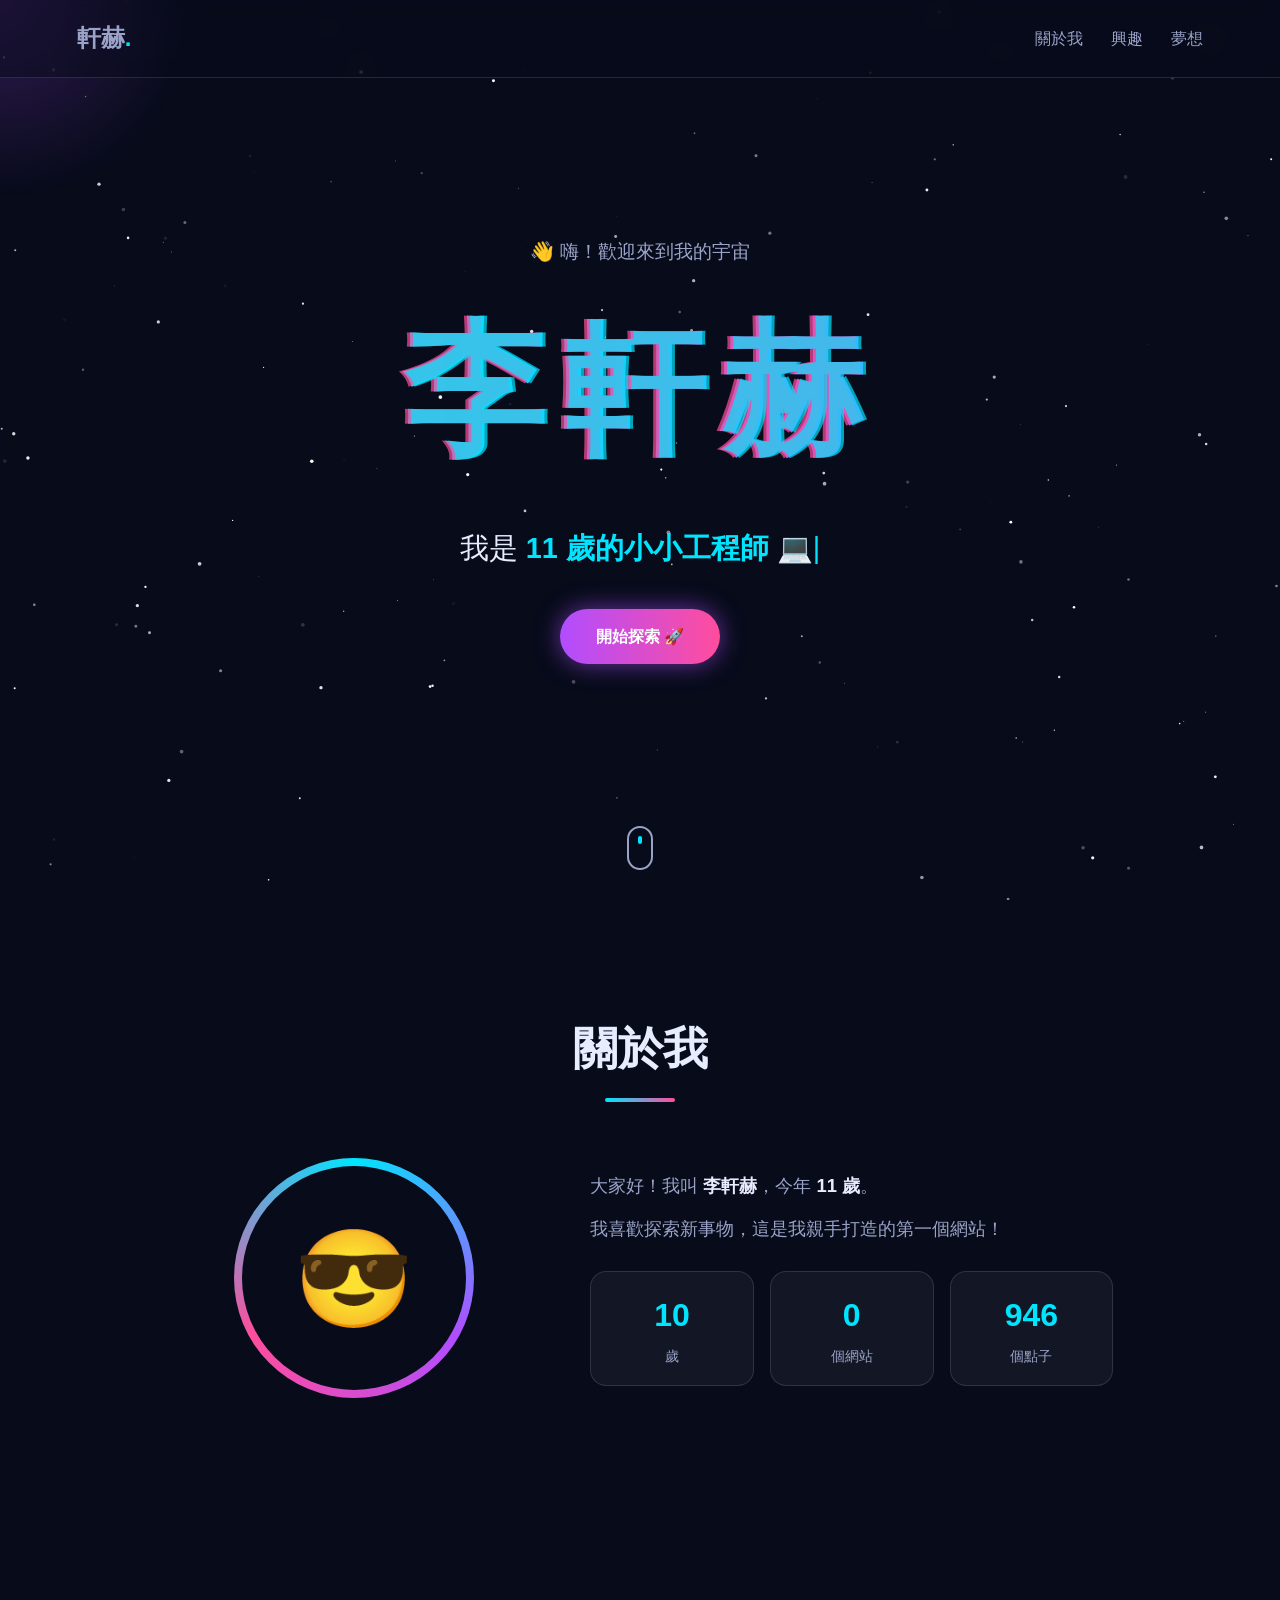
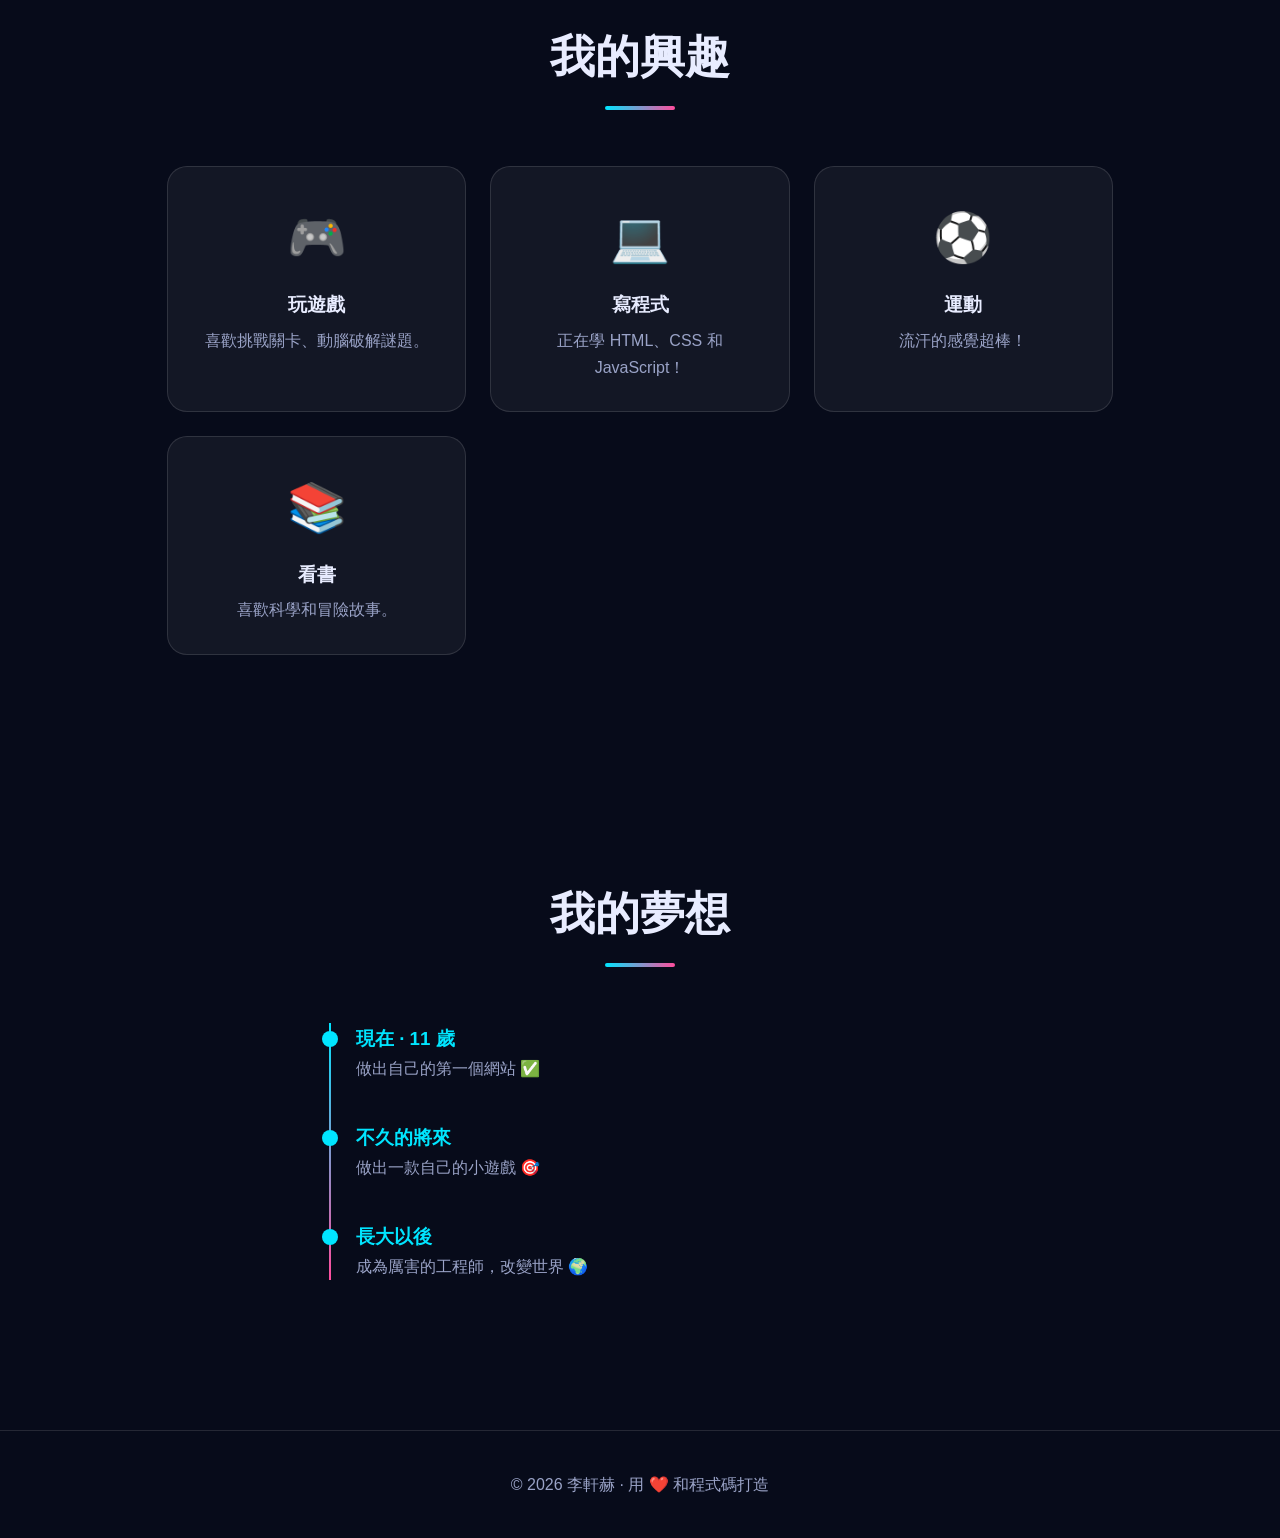
==== index.html @ 7aedcd63 "Add files via upload" ====
<!DOCTYPE html>
<html lang="zh-Hant">
<head>
  <meta charset="UTF-8">
  <meta name="viewport" content="width=device-width, initial-scale=1.0">
  <title>李軒赫的個人網站</title>
  <link rel="stylesheet" href="style.css">
</head>
<body>
  <!-- 背景星空動畫 -->
  <canvas id="stars"></canvas>
  <!-- 跟著滑鼠的光暈 -->
  <div class="cursor-glow" id="cursorGlow"></div>

  <nav class="nav">
    <a href="#home" class="logo">軒赫<span>.</span></a>
    <ul>
      <li><a href="#about">關於我</a></li>
      <li><a href="#hobbies">興趣</a></li>
      <li><a href="#dreams">夢想</a></li>
    </ul>
  </nav>

  <!-- 首頁大標題 -->
  <section id="home" class="hero">
    <p class="hello">👋 嗨！歡迎來到我的宇宙</p>
    <h1 class="glitch" data-text="李軒赫">李軒赫</h1>
    <p class="typing">我是 <span id="typed"></span><span class="caret">|</span></p>
    <a href="#about" class="btn">開始探索 🚀</a>
    <div class="scroll-hint"><span></span></div>
  </section>

  <!-- 關於我 -->
  <section id="about" class="section">
    <h2 class="title reveal">關於我</h2>
    <div class="about-grid">
      <div class="avatar reveal">
        <div class="avatar-ring"></div>
        <div class="avatar-face">😎</div>
      </div>
      <div class="about-text reveal">
        <p>大家好！我叫 <strong>李軒赫</strong>，今年 <strong>11 歲</strong>。</p>
        <p>我喜歡探索新事物，這是我親手打造的第一個網站！</p>
        <div class="stats">
          <div class="stat"><span class="num" data-target="11">0</span><span>歲</span></div>
          <div class="stat"><span class="num" data-target="1">0</span><span>個網站</span></div>
          <div class="stat"><span class="num" data-target="999">0</span><span>個點子</span></div>
        </div>
      </div>
    </div>
  </section>

  <!-- 興趣（可以自己改內容） -->
  <section id="hobbies" class="section">
    <h2 class="title reveal">我的興趣</h2>
    <div class="cards">
      <div class="card reveal"><div class="icon">🎮</div><h3>玩遊戲</h3><p>喜歡挑戰關卡、動腦破解謎題。</p></div>
      <div class="card reveal"><div class="icon">💻</div><h3>寫程式</h3><p>正在學 HTML、CSS 和 JavaScript！</p></div>
      <div class="card reveal"><div class="icon">⚽</div><h3>運動</h3><p>流汗的感覺超棒！</p></div>
      <div class="card reveal"><div class="icon">📚</div><h3>看書</h3><p>喜歡科學和冒險故事。</p></div>
    </div>
  </section>

  <!-- 夢想 -->
  <section id="dreams" class="section">
    <h2 class="title reveal">我的夢想</h2>
    <div class="timeline">
      <div class="t-item reveal"><span class="dot"></span><h3>現在 · 11 歲</h3><p>做出自己的第一個網站 ✅</p></div>
      <div class="t-item reveal"><span class="dot"></span><h3>不久的將來</h3><p>做出一款自己的小遊戲 🎯</p></div>
      <div class="t-item reveal"><span class="dot"></span><h3>長大以後</h3><p>成為厲害的工程師，改變世界 🌍</p></div>
    </div>
  </section>

  <footer class="footer">
    <p>© <span id="year"></span> 李軒赫 · 用 ❤️ 和程式碼打造</p>
  </footer>

  <script src="script.js"></script>
</body>
</html>
---- style.css ----
/* ===== 基本設定 ===== */
:root {
  --bg: #070b1a;
  --text: #e8ecff;
  --muted: #9aa3c7;
  --c1: #00e5ff;
  --c2: #b14dff;
  --c3: #ff4d9d;
  --card: rgba(255, 255, 255, 0.05);
  --border: rgba(255, 255, 255, 0.12);
}

* { margin: 0; padding: 0; box-sizing: border-box; }

html { scroll-behavior: smooth; }

body {
  font-family: "Microsoft JhengHei", "PingFang TC", "Noto Sans TC", sans-serif;
  background: var(--bg);
  color: var(--text);
  overflow-x: hidden;
  line-height: 1.7;
}

#stars {
  position: fixed;
  inset: 0;
  z-index: -2;
}

.cursor-glow {
  position: fixed;
  width: 400px;
  height: 400px;
  border-radius: 50%;
  background: radial-gradient(circle, rgba(177, 77, 255, 0.25), transparent 70%);
  pointer-events: none;
  transform: translate(-50%, -50%);
  z-index: -1;
  transition: opacity 0.3s;
}

/* ===== 導覽列 ===== */
.nav {
  position: fixed;
  top: 0; left: 0; right: 0;
  display: flex;
  justify-content: space-between;
  align-items: center;
  padding: 18px 6vw;
  backdrop-filter: blur(10px);
  background: rgba(7, 11, 26, 0.5);
  border-bottom: 1px solid var(--border);
  z-index: 10;
}
.logo { font-size: 1.5rem; font-weight: 800; color: var(--text); text-decoration: none; }
.logo span { color: var(--c1); }
.nav ul { display: flex; gap: 28px; list-style: none; }
.nav a { color: var(--muted); text-decoration: none; transition: color 0.3s; }
.nav ul a:hover { color: var(--c1); }

/* ===== 首頁 ===== */
.hero {
  min-height: 100vh;
  display: flex;
  flex-direction: column;
  justify-content: center;
  align-items: center;
  text-align: center;
  padding: 0 16px;
}
.hello { color: var(--muted); font-size: 1.2rem; animation: fadeUp 1s ease both; }

.glitch {
  position: relative;
  font-size: clamp(3.5rem, 14vw, 9rem);
  font-weight: 900;
  letter-spacing: 0.1em;
  background: linear-gradient(90deg, var(--c1), var(--c2), var(--c3), var(--c1));
  background-size: 300% 100%;
  -webkit-background-clip: text;
  background-clip: text;
  color: transparent;
  animation: gradientMove 6s linear infinite, fadeUp 1s 0.2s ease both;
}
.glitch::before,
.glitch::after {
  content: attr(data-text);
  position: absolute;
  inset: 0;
  -webkit-background-clip: text;
  background-clip: text;
  color: transparent;
}
.glitch::before { text-shadow: -3px 0 var(--c3); animation: glitch 2.5s infinite; opacity: 0.7; }
.glitch::after  { text-shadow: 3px 0 var(--c1); animation: glitch 3s infinite reverse; opacity: 0.7; }

.typing { font-size: clamp(1.2rem, 4vw, 1.8rem); margin: 10px 0 36px; animation: fadeUp 1s 0.4s ease both; }
#typed { color: var(--c1); font-weight: 700; }
.caret { animation: blink 0.8s infinite; color: var(--c1); }

.btn {
  display: inline-block;
  padding: 14px 36px;
  border-radius: 999px;
  color: #fff;
  text-decoration: none;
  font-weight: 700;
  background: linear-gradient(90deg, var(--c2), var(--c3));
  box-shadow: 0 0 25px rgba(177, 77, 255, 0.6);
  transition: transform 0.3s, box-shadow 0.3s;
  animation: fadeUp 1s 0.6s ease both;
}
.btn:hover { transform: translateY(-4px) scale(1.05); box-shadow: 0 0 45px rgba(255, 77, 157, 0.8); }

.scroll-hint {
  position: absolute;
  bottom: 30px;
  width: 26px; height: 44px;
  border: 2px solid var(--muted);
  border-radius: 14px;
}
.scroll-hint span {
  position: absolute;
  left: 50%; top: 8px;
  width: 4px; height: 8px;
  background: var(--c1);
  border-radius: 2px;
  transform: translateX(-50%);
  animation: scrollDot 1.6s infinite;
}

/* ===== 區塊 ===== */
.section { padding: 110px 6vw; max-width: 1100px; margin: 0 auto; }
.title {
  font-size: clamp(2rem, 6vw, 2.8rem);
  text-align: center;
  margin-bottom: 56px;
}
.title::after {
  content: "";
  display: block;
  width: 70px; height: 4px;
  margin: 12px auto 0;
  border-radius: 2px;
  background: linear-gradient(90deg, var(--c1), var(--c3));
}

/* 關於我 */
.about-grid { display: grid; grid-template-columns: 1fr 1.4fr; gap: 50px; align-items: center; }
.avatar { position: relative; width: 240px; height: 240px; margin: 0 auto; }
.avatar-ring {
  position: absolute; inset: 0;
  border-radius: 50%;
  background: conic-gradient(var(--c1), var(--c2), var(--c3), var(--c1));
  animation: spin 4s linear infinite;
}
.avatar-face {
  position: absolute; inset: 8px;
  border-radius: 50%;
  background: var(--bg);
  display: flex; align-items: center; justify-content: center;
  font-size: 6rem;
  animation: float 3s ease-in-out infinite;
}
.about-text p { font-size: 1.15rem; margin-bottom: 12px; color: var(--muted); }
.about-text strong { color: var(--text); }
.stats { display: flex; gap: 16px; margin-top: 26px; flex-wrap: wrap; }
.stat {
  flex: 1; min-width: 90px;
  padding: 16px;
  text-align: center;
  background: var(--card);
  border: 1px solid var(--border);
  border-radius: 16px;
}
.stat .num { display: block; font-size: 2rem; font-weight: 800; color: var(--c1); }
.stat span:last-child { color: var(--muted); font-size: 0.9rem; }

/* 興趣卡片 */
.cards { display: grid; grid-template-columns: repeat(auto-fit, minmax(220px, 1fr)); gap: 24px; }
.card {
  padding: 30px 24px;
  background: var(--card);
  border: 1px solid var(--border);
  border-radius: 20px;
  text-align: center;
  transition: transform 0.2s, box-shadow 0.3s, border-color 0.3s;
  transform-style: preserve-3d;
}
.card:hover { border-color: var(--c2); box-shadow: 0 10px 40px rgba(177, 77, 255, 0.35); }
.card .icon { font-size: 3rem; margin-bottom: 10px; transform: translateZ(40px); }
.card h3 { margin-bottom: 6px; }
.card p { color: var(--muted); }

/* 夢想時間軸 */
.timeline { position: relative; max-width: 640px; margin: 0 auto; padding-left: 36px; }
.timeline::before {
  content: "";
  position: absolute;
  left: 9px; top: 0; bottom: 0;
  width: 2px;
  background: linear-gradient(var(--c1), var(--c3));
}
.t-item { position: relative; margin-bottom: 40px; }
.t-item .dot {
  position: absolute;
  left: -34px; top: 8px;
  width: 16px; height: 16px;
  border-radius: 50%;
  background: var(--c1);
  box-shadow: 0 0 0 0 rgba(0, 229, 255, 0.7);
  animation: pulse 2s infinite;
}
.t-item h3 { color: var(--c1); }
.t-item p { color: var(--muted); }

.footer { text-align: center; padding: 40px 16px; color: var(--muted); border-top: 1px solid var(--border); }

/* ===== 捲動出現效果 ===== */
.reveal { opacity: 0; transform: translateY(50px); transition: opacity 0.8s ease, transform 0.8s ease; }
.reveal.show { opacity: 1; transform: none; }

/* ===== 動畫 ===== */
@keyframes fadeUp { from { opacity: 0; transform: translateY(30px); } to { opacity: 1; transform: none; } }
@keyframes gradientMove { to { background-position: 300% 0; } }
@keyframes blink { 50% { opacity: 0; } }
@keyframes spin { to { transform: rotate(360deg); } }
@keyframes float { 50% { transform: translateY(-12px); } }
@keyframes scrollDot { 0% { opacity: 1; top: 8px; } 100% { opacity: 0; top: 26px; } }
@keyframes pulse { 70% { box-shadow: 0 0 0 14px rgba(0, 229, 255, 0); } 100% { box-shadow: 0 0 0 0 rgba(0, 229, 255, 0); } }
@keyframes glitch {
  0%, 90%, 100% { transform: none; clip-path: inset(0 0 0 0); }
  92% { transform: translate(-4px, 2px); clip-path: inset(10% 0 60% 0); }
  94% { transform: translate(4px, -2px); clip-path: inset(50% 0 20% 0); }
  96% { transform: translate(-2px, 1px); clip-path: inset(30% 0 40% 0); }
}

/* ===== 手機版 ===== */
@media (max-width: 700px) {
  .nav ul { gap: 14px; font-size: 0.9rem; }
  .about-grid { grid-template-columns: 1fr; text-align: center; }
  .stats { justify-content: center; }
  .cursor-glow { display: none; }
}

@media (prefers-reduced-motion: reduce) {
  *, *::before, *::after { animation: none !important; transition: none !important; }
  .reveal { opacity: 1; transform: none; }
}
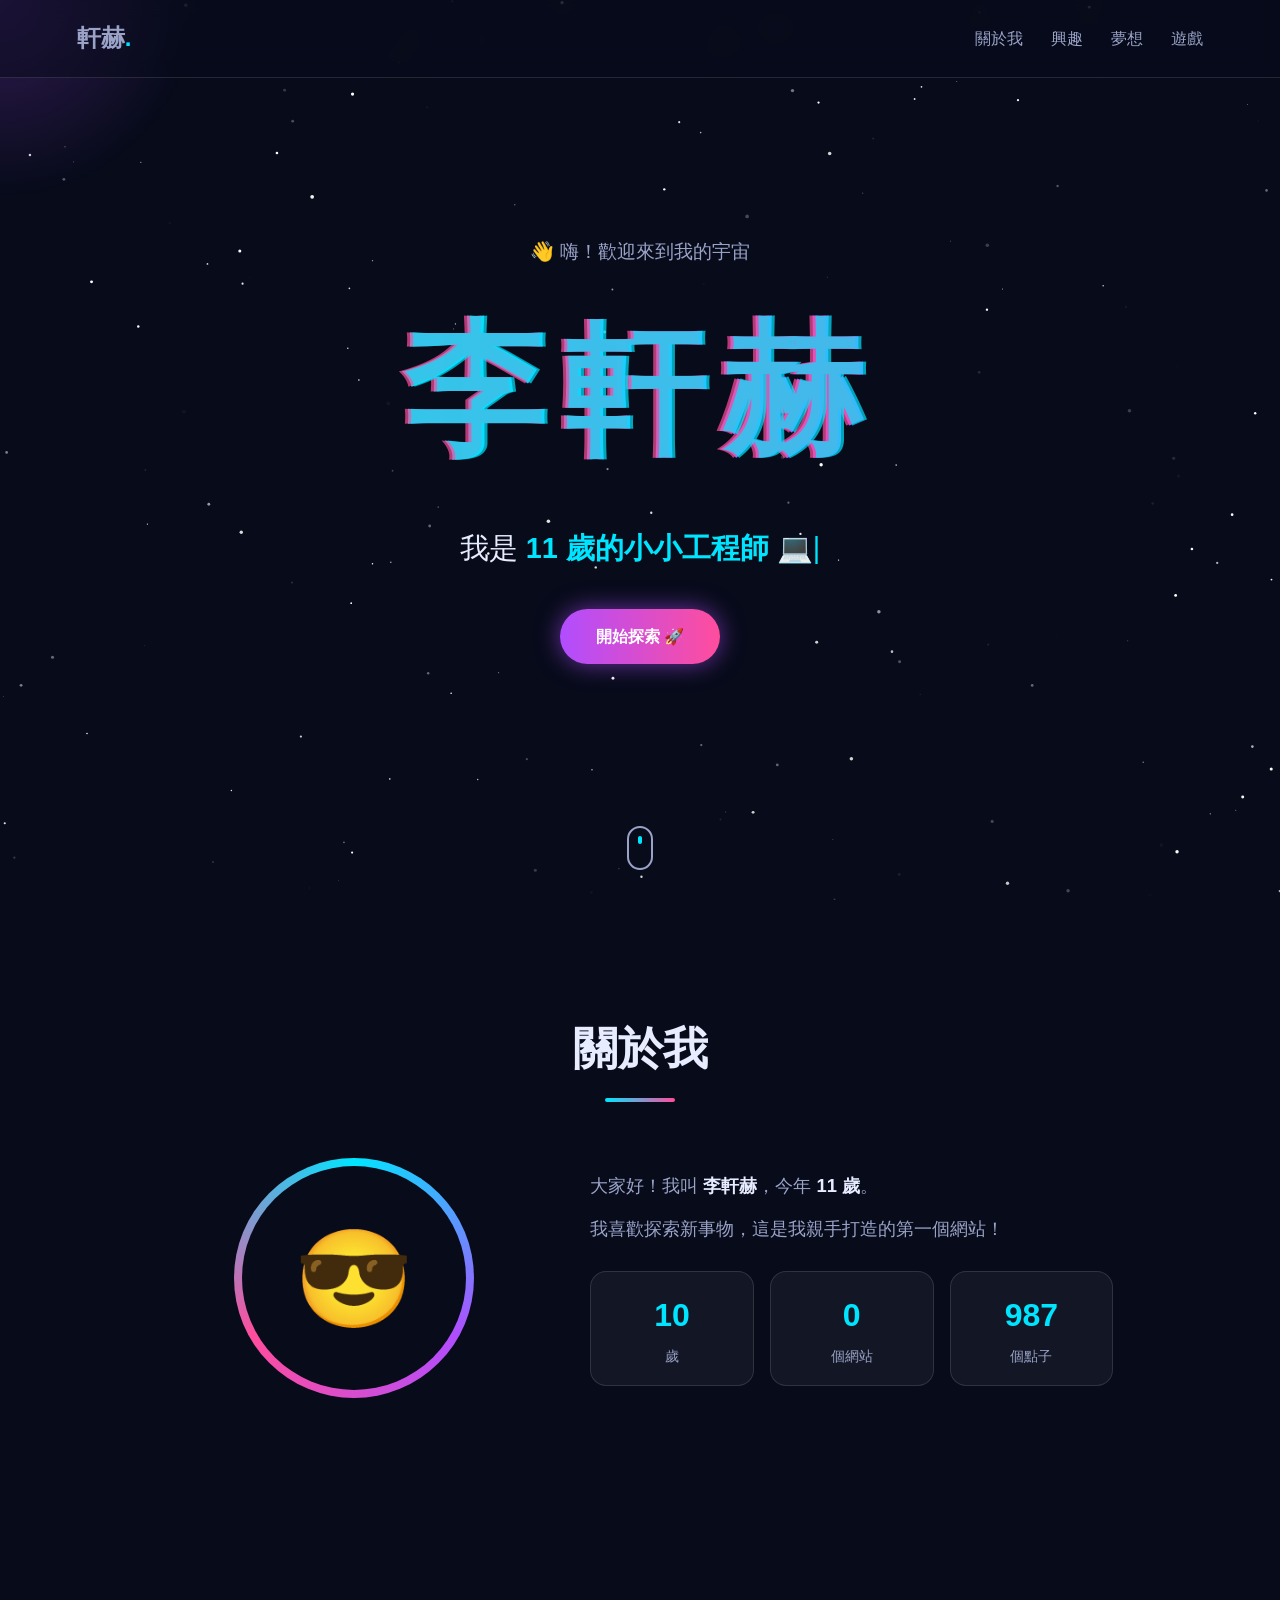
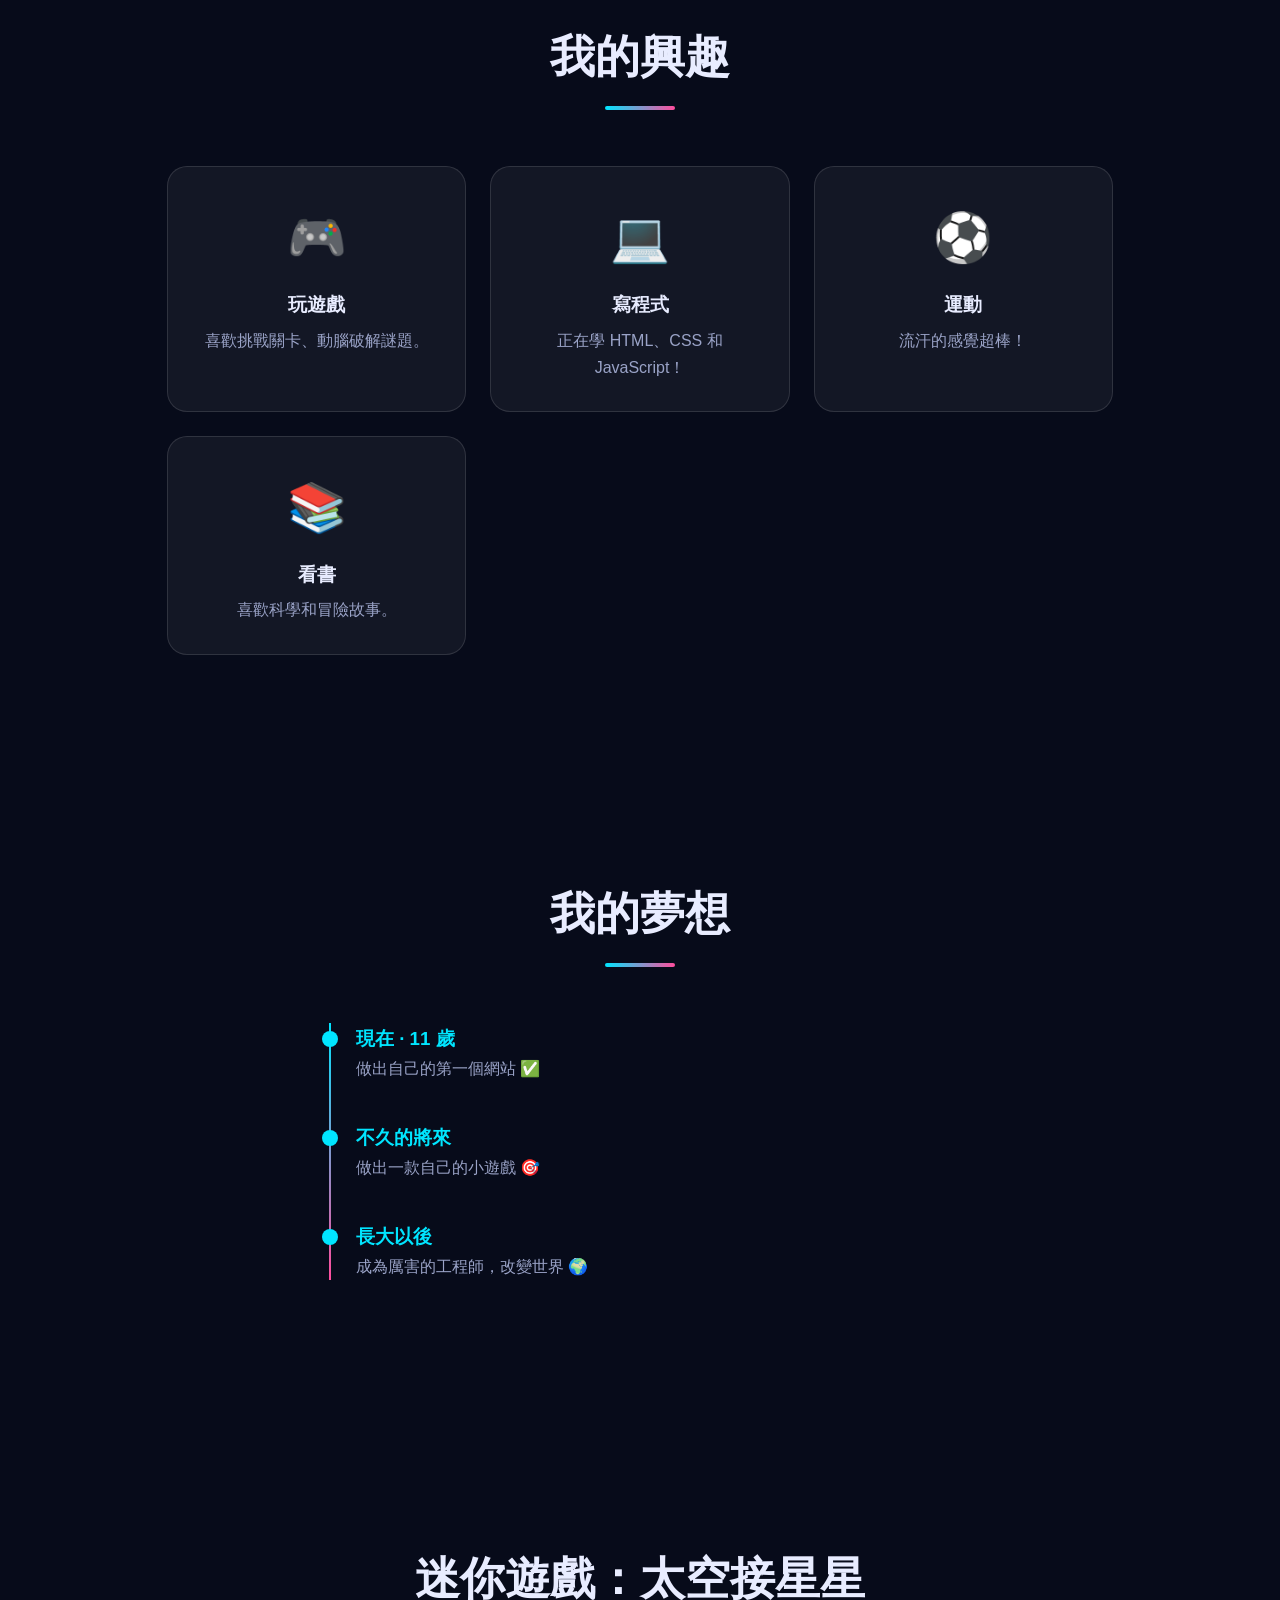
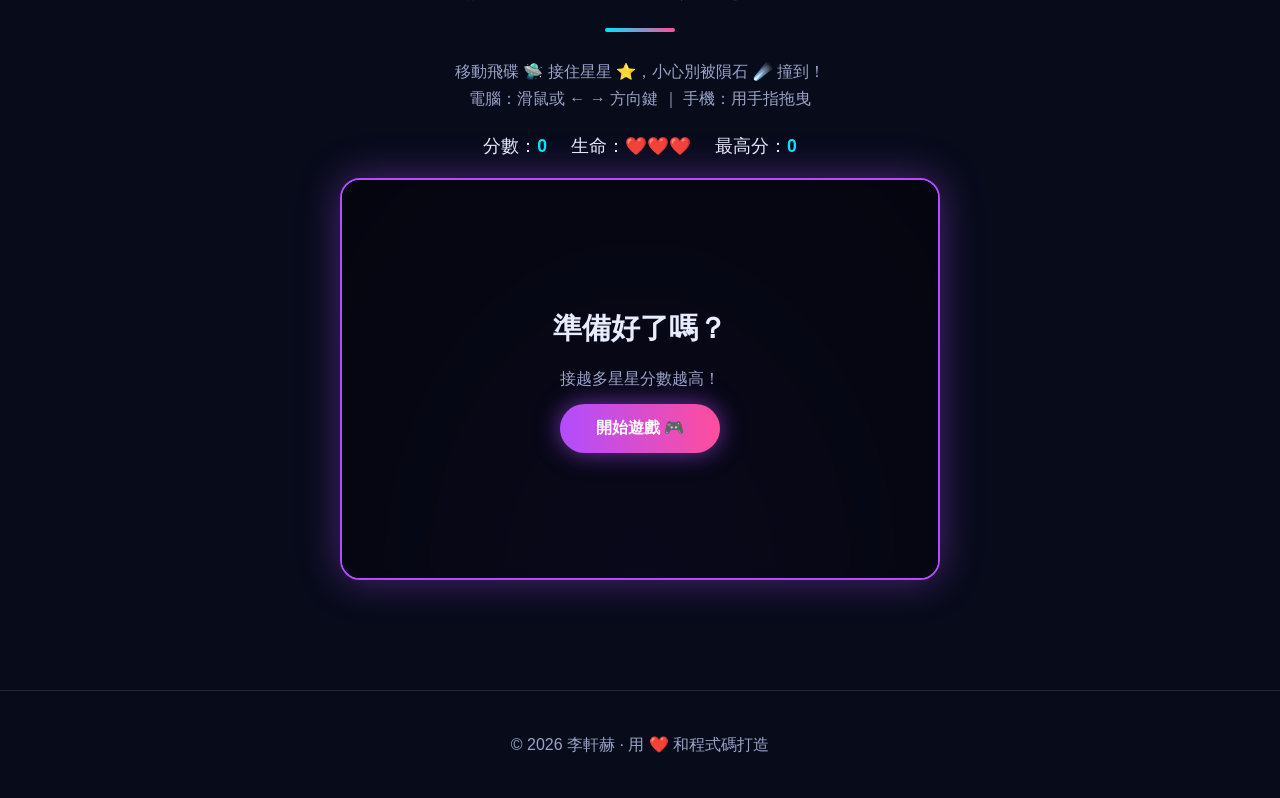
==== commit e3cc3c34: "Add files via upload" ====
--- a/index.html
+++ b/index.html
@@ -18,6 +18,7 @@
       <li><a href="#about">關於我</a></li>
       <li><a href="#hobbies">興趣</a></li>
       <li><a href="#dreams">夢想</a></li>
+      <li><a href="#game-section">遊戲</a></li>
     </ul>
   </nav>
 
@@ -71,6 +72,25 @@
     </div>
   </section>
 
+  <!-- 迷你遊戲：太空接星星 -->
+  <section id="game-section" class="section">
+    <h2 class="title reveal">迷你遊戲：太空接星星</h2>
+    <p class="game-tip reveal">移動飛碟 🛸 接住星星 ⭐，小心別被隕石 ☄️ 撞到！<br>電腦：滑鼠或 ← → 方向鍵 ｜ 手機：用手指拖曳</p>
+    <div class="game-hud reveal">
+      <span>分數：<b id="score">0</b></span>
+      <span>生命：<b id="lives">❤️❤️❤️</b></span>
+      <span>最高分：<b id="best">0</b></span>
+    </div>
+    <div class="game-box reveal">
+      <canvas id="game" width="600" height="400"></canvas>
+      <div class="game-overlay" id="gameOverlay">
+        <h3 id="overlayTitle">準備好了嗎？</h3>
+        <p id="overlayText">接越多星星分數越高！</p>
+        <button class="btn" id="startBtn">開始遊戲 🎮</button>
+      </div>
+    </div>
+  </section>
+
   <footer class="footer">
     <p>© <span id="year"></span> 李軒赫 · 用 ❤️ 和程式碼打造</p>
   </footer>
--- a/style.css
+++ b/style.css
@@ -214,6 +214,51 @@
 }
 .t-item h3 { color: var(--c1); }
 .t-item p { color: var(--muted); }
+
+/* 迷你遊戲 */
+.game-tip { text-align: center; color: var(--muted); margin: -30px 0 20px; }
+.game-hud {
+  display: flex;
+  justify-content: center;
+  gap: 24px;
+  flex-wrap: wrap;
+  margin-bottom: 16px;
+  font-size: 1.1rem;
+}
+.game-hud b { color: var(--c1); }
+.game-box {
+  position: relative;
+  max-width: 600px;
+  margin: 0 auto;
+  border-radius: 20px;
+  overflow: hidden;
+  border: 2px solid var(--c2);
+  box-shadow: 0 0 40px rgba(177, 77, 255, 0.4);
+}
+#game {
+  display: block;
+  width: 100%;
+  height: auto;
+  background: radial-gradient(ellipse at bottom, #1b1440, #05060f);
+  cursor: none;
+  touch-action: none;
+}
+.game-overlay {
+  position: absolute;
+  inset: 0;
+  display: flex;
+  flex-direction: column;
+  align-items: center;
+  justify-content: center;
+  gap: 12px;
+  text-align: center;
+  background: rgba(5, 6, 15, 0.75);
+  backdrop-filter: blur(4px);
+}
+.game-overlay.hidden { display: none; }
+.game-overlay h3 { font-size: 1.8rem; }
+.game-overlay p { color: var(--muted); }
+.game-overlay .btn { border: none; font-size: 1rem; cursor: pointer; font-family: inherit; animation: none; }
 
 .footer { text-align: center; padding: 40px 16px; color: var(--muted); border-top: 1px solid var(--border); }
 
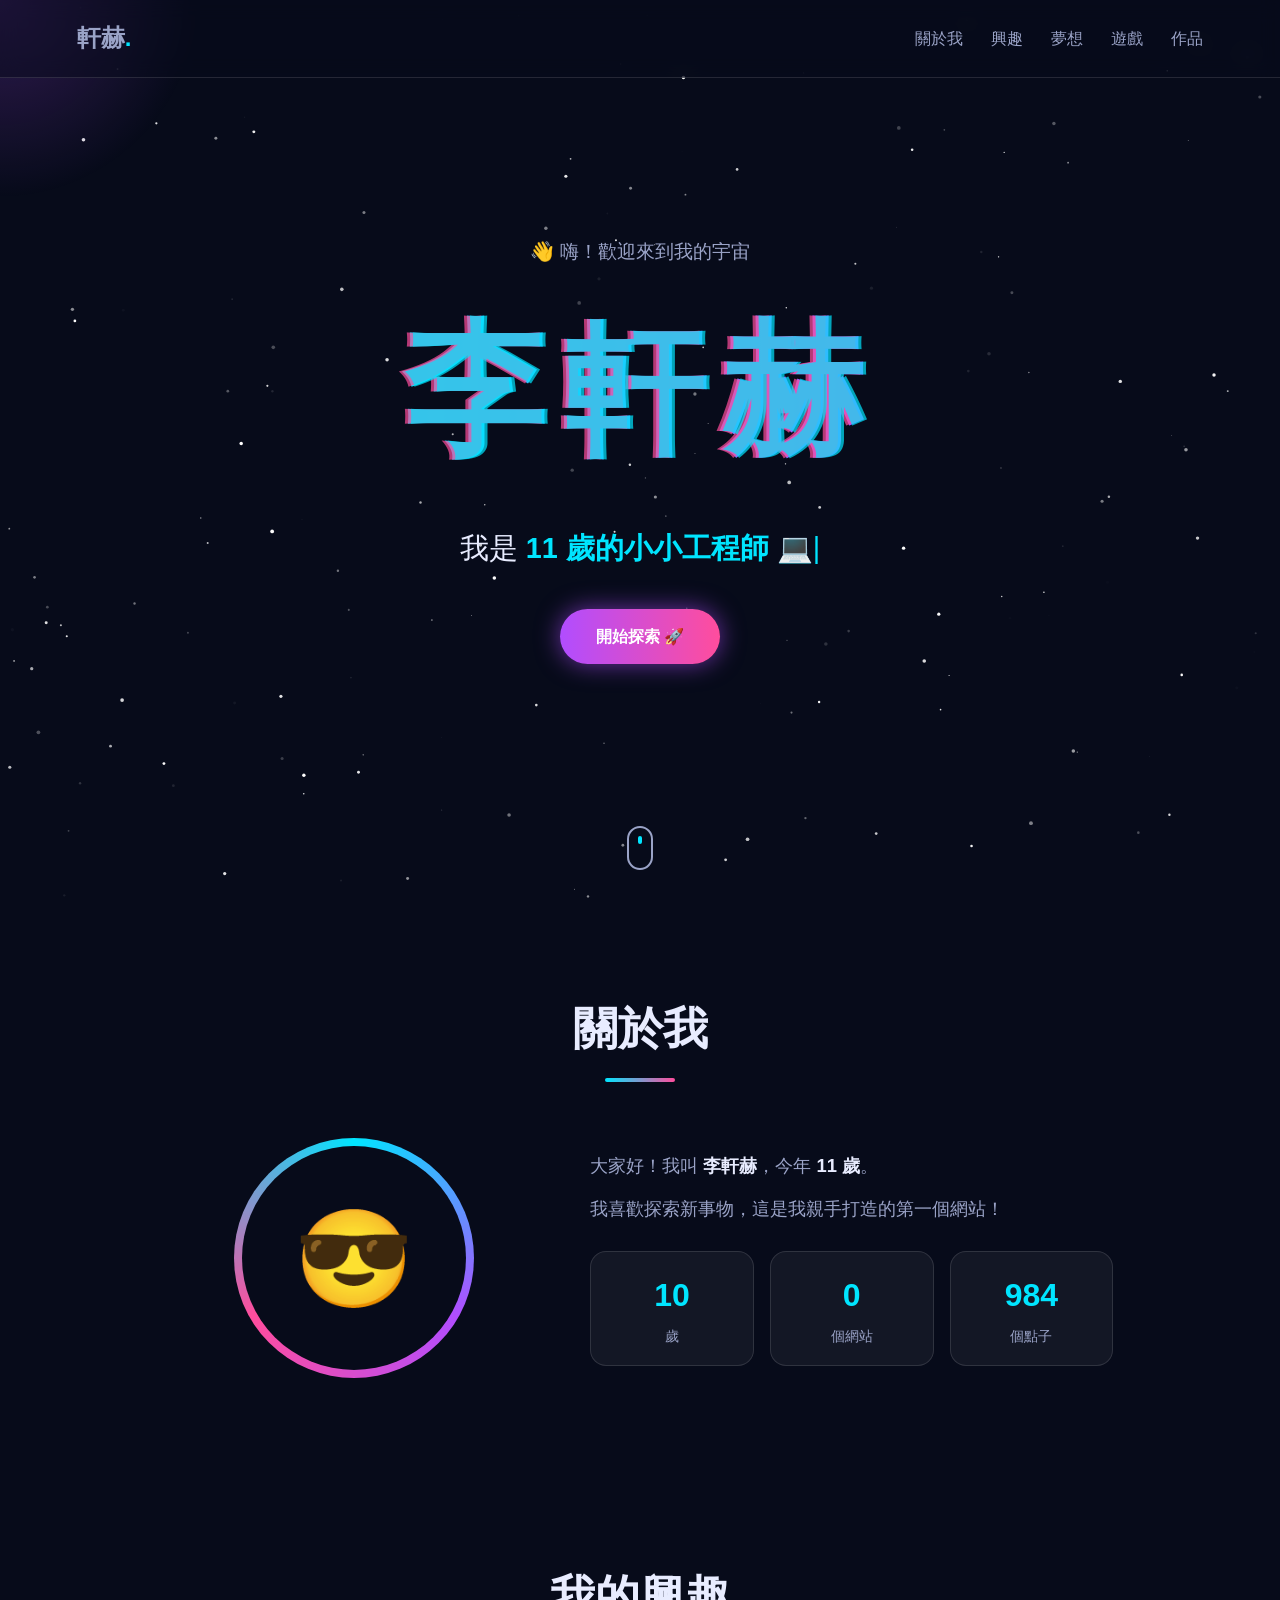
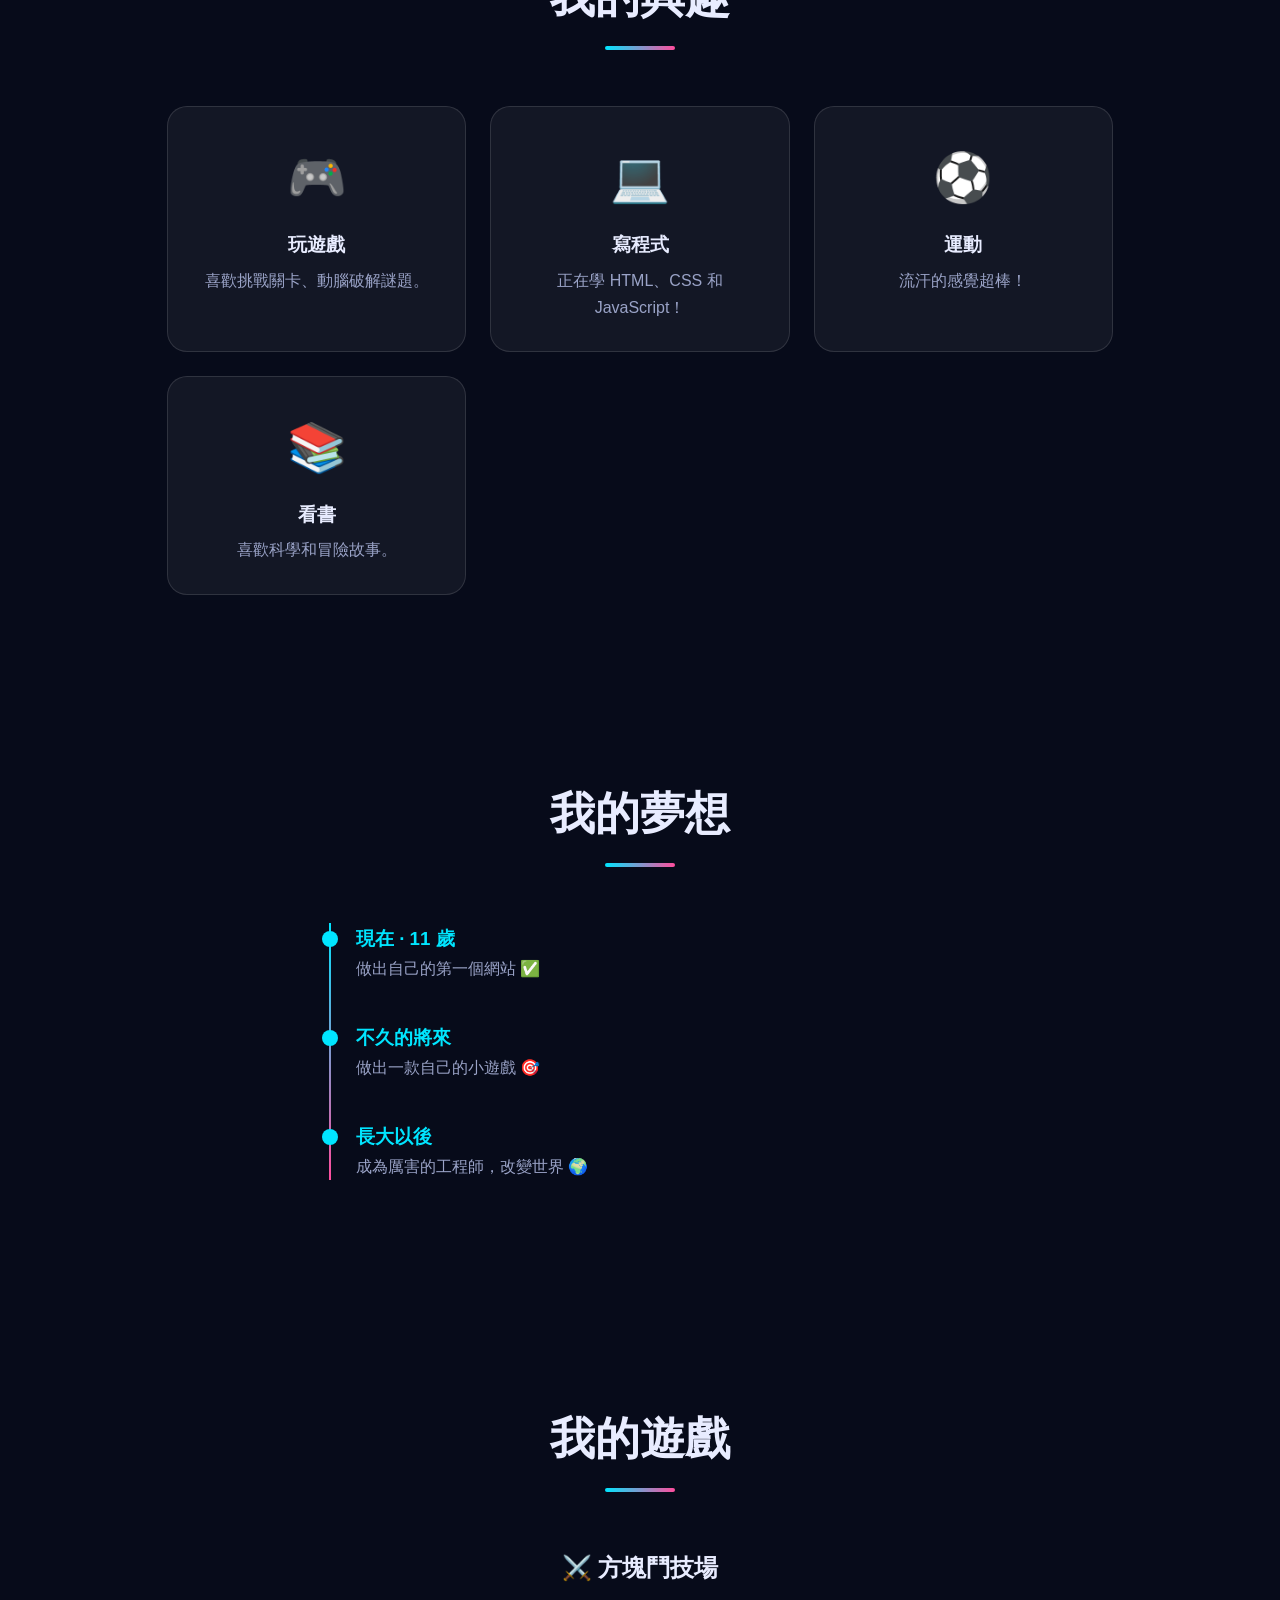
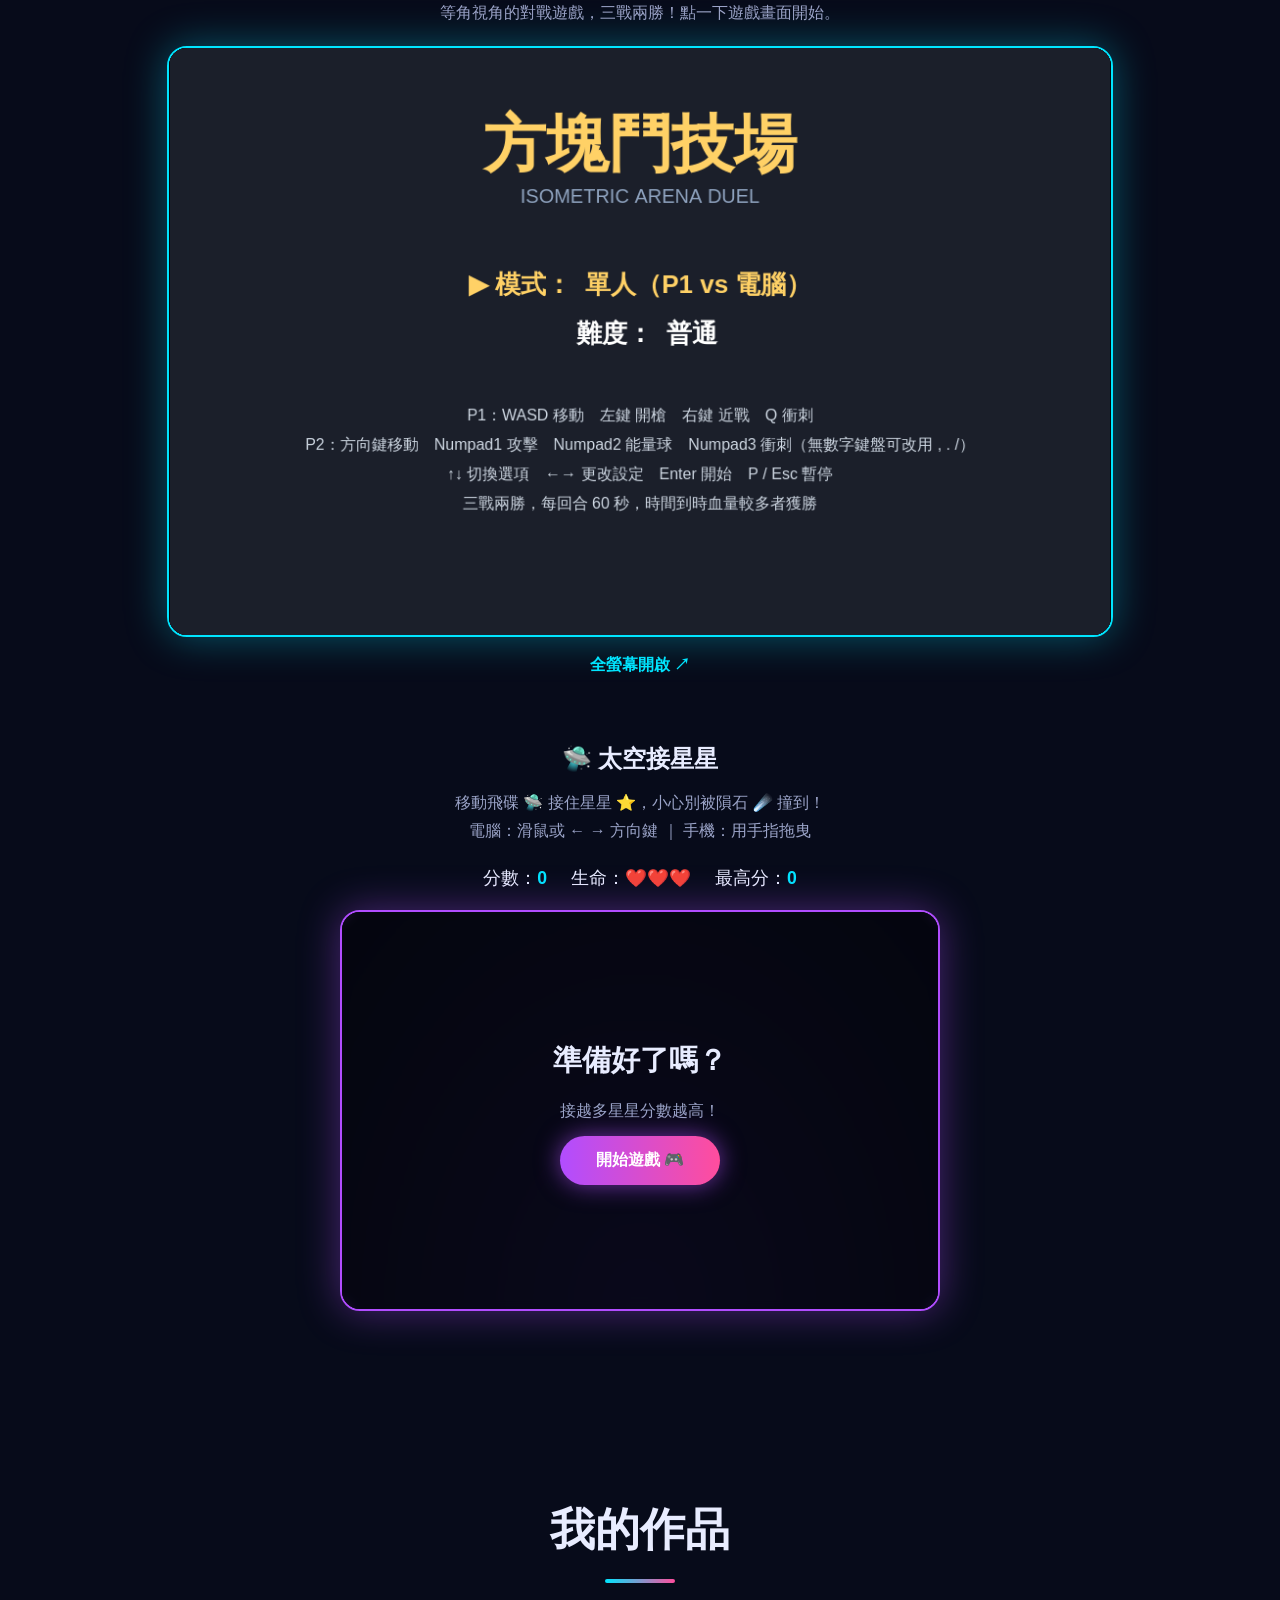
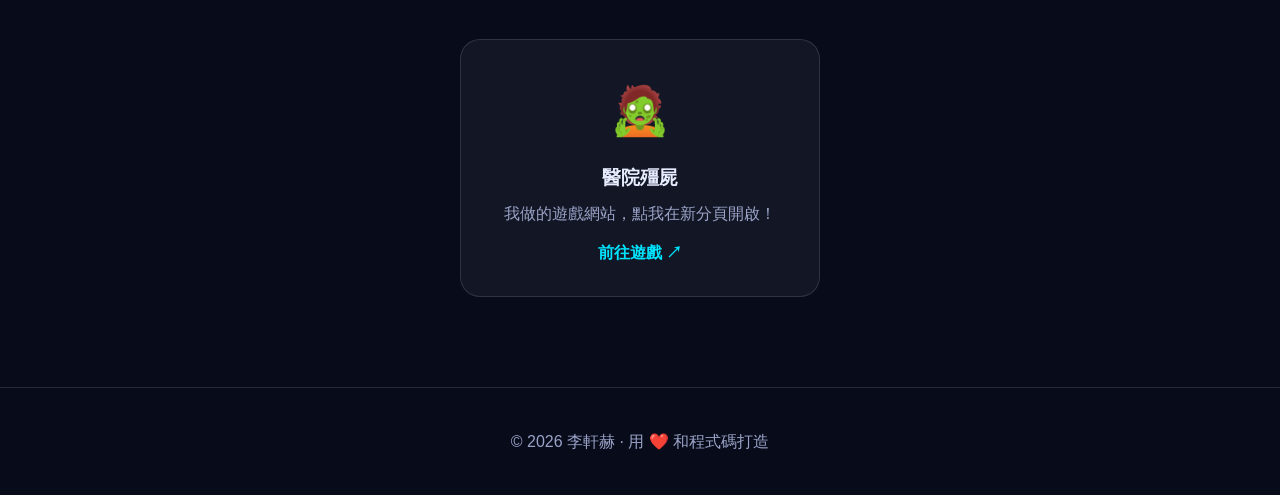
==== commit b1a6c475: "整合個人網站：內嵌方塊鬥技場、新增作品連結、優化排版 Co-Authored-By: Claude Sonnet 5.5 <noreply@anthropic.com>" ====
--- a/index.html
+++ b/index.html
@@ -18,7 +18,8 @@
       <li><a href="#about">關於我</a></li>
       <li><a href="#hobbies">興趣</a></li>
       <li><a href="#dreams">夢想</a></li>
-      <li><a href="#game-section">遊戲</a></li>
+      <li><a href="#games">遊戲</a></li>
+      <li><a href="#works">作品</a></li>
     </ul>
   </nav>
 
@@ -72,9 +73,18 @@
     </div>
   </section>
 
-  <!-- 迷你遊戲：太空接星星 -->
-  <section id="game-section" class="section">
-    <h2 class="title reveal">迷你遊戲：太空接星星</h2>
+  <!-- 遊戲區 -->
+  <section id="games" class="section">
+    <h2 class="title reveal">我的遊戲</h2>
+
+    <h3 class="sub reveal">⚔️ 方塊鬥技場</h3>
+    <p class="game-tip reveal">等角視角的對戰遊戲，三戰兩勝！點一下遊戲畫面開始。</p>
+    <div class="arena-box reveal">
+      <iframe src="game/index.html" title="方塊鬥技場" loading="lazy" allowfullscreen></iframe>
+    </div>
+    <p class="game-links reveal"><a href="game/index.html" target="_blank" rel="noopener">全螢幕開啟 ↗</a></p>
+
+    <h3 class="sub reveal" id="game-section">🛸 太空接星星</h3>
     <p class="game-tip reveal">移動飛碟 🛸 接住星星 ⭐，小心別被隕石 ☄️ 撞到！<br>電腦：滑鼠或 ← → 方向鍵 ｜ 手機：用手指拖曳</p>
     <div class="game-hud reveal">
       <span>分數：<b id="score">0</b></span>
@@ -91,6 +101,19 @@
     </div>
   </section>
 
+  <!-- 作品連結 -->
+  <section id="works" class="section">
+    <h2 class="title reveal">我的作品</h2>
+    <div class="cards works">
+      <a class="card work reveal" href="https://hospital-zombies.zeabur.app/" target="_blank" rel="noopener">
+        <div class="icon">🧟</div>
+        <h3>醫院殭屍</h3>
+        <p>我做的遊戲網站，點我在新分頁開啟！</p>
+        <span class="go">前往遊戲 ↗</span>
+      </a>
+    </div>
+  </section>
+
   <footer class="footer">
     <p>© <span id="year"></span> 李軒赫 · 用 ❤️ 和程式碼打造</p>
   </footer>
--- a/style.css
+++ b/style.css
@@ -293,3 +293,33 @@
   *, *::before, *::after { animation: none !important; transition: none !important; }
   .reveal { opacity: 1; transform: none; }
 }
+
+/* ===== 整合優化 ===== */
+.nav { flex-wrap: wrap; gap: 8px; }
+.nav a:focus-visible, .btn:focus-visible, .work:focus-visible { outline: 2px solid var(--c1); outline-offset: 3px; }
+.section { padding: 90px 6vw; }
+.sub { text-align: center; font-size: 1.5rem; margin: 40px 0 10px; }
+#games .title + .sub { margin-top: 0; }
+#games .game-tip { margin: 0 0 20px; }
+.arena-box {
+  max-width: 960px;
+  margin: 0 auto;
+  aspect-ratio: 960 / 600;
+  border-radius: 20px;
+  overflow: hidden;
+  border: 2px solid var(--c1);
+  box-shadow: 0 0 40px rgba(0, 229, 255, 0.35);
+  background: #0d0f14;
+}
+.arena-box iframe { width: 100%; height: 100%; border: 0; display: block; }
+.game-links { text-align: center; margin: 14px 0 60px; }
+.game-links a, .work .go { color: var(--c1); text-decoration: none; font-weight: 700; }
+.game-links a:hover { text-decoration: underline; }
+.cards.works { grid-template-columns: minmax(240px, 360px); justify-content: center; }
+.work { display: block; color: inherit; text-decoration: none; }
+.work .go { display: inline-block; margin-top: 12px; }
+@media (max-width: 700px) {
+  .nav { padding: 12px 5vw; }
+  .section { padding: 70px 5vw; }
+  .arena-box { border-radius: 12px; }
+}
